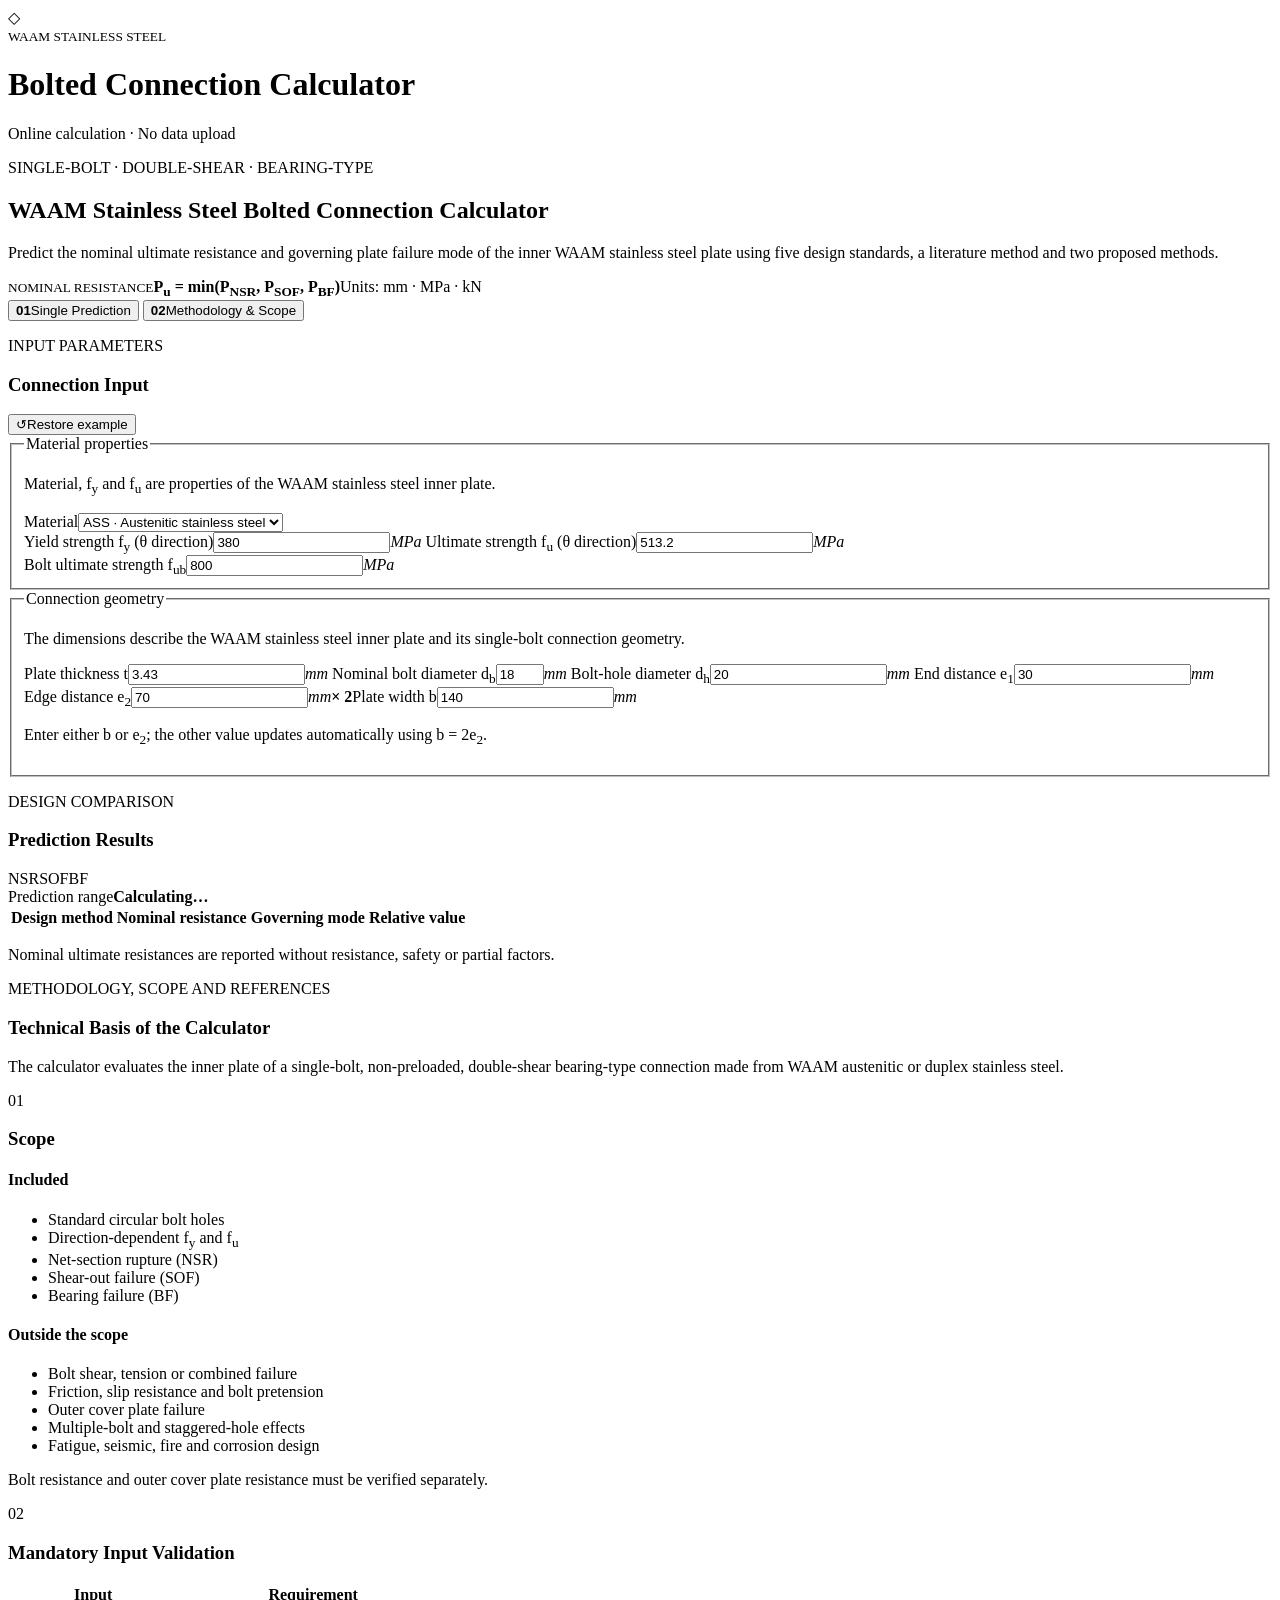
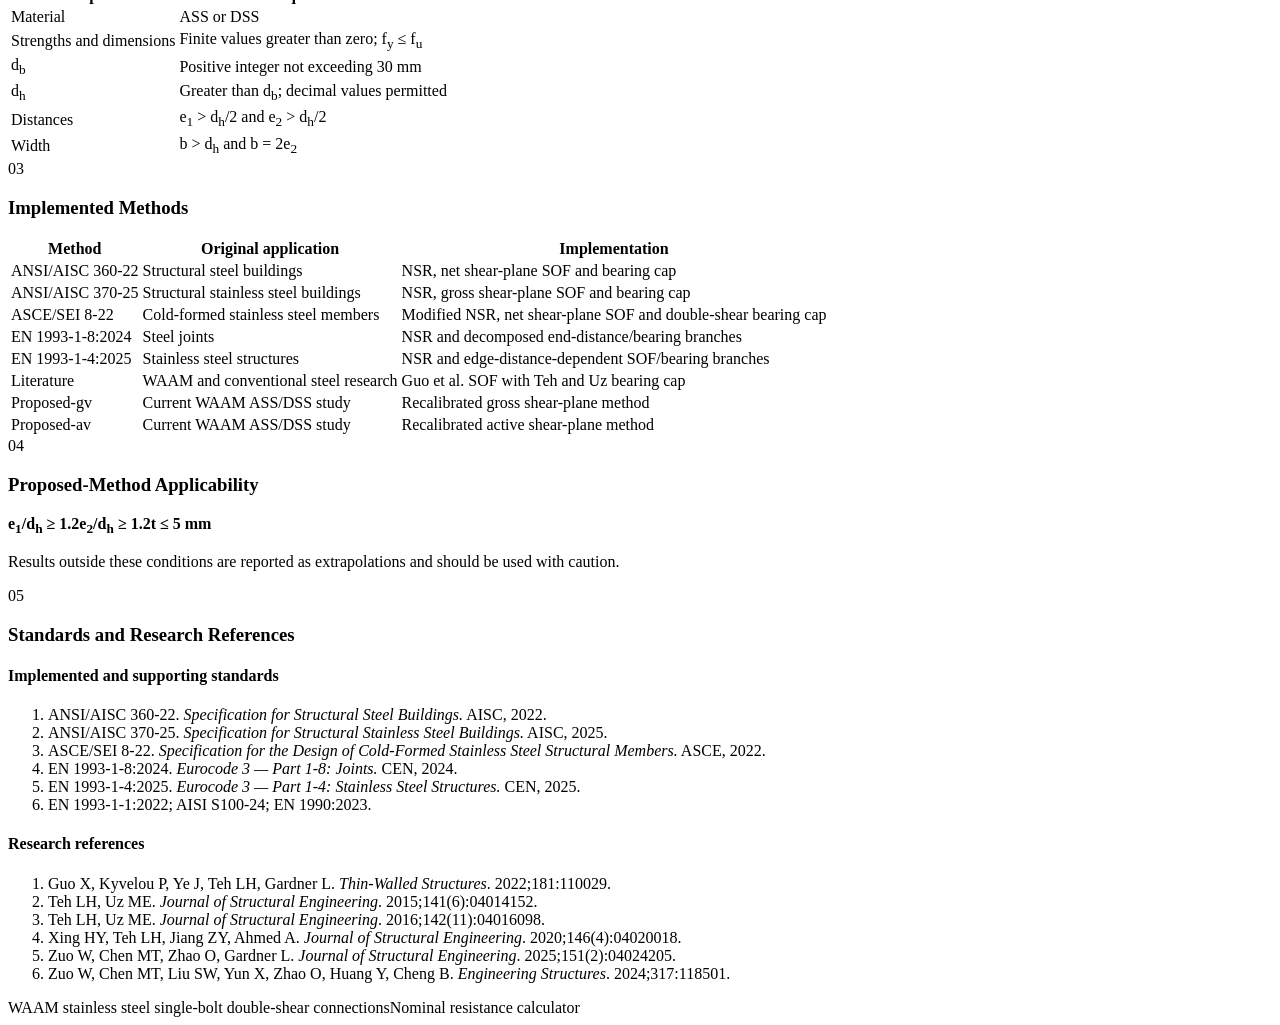
==== index.html @ 9336b585 "Clarify inner-plate inputs and streamline guidance" ====
<!doctype html>
<html lang="en">
<head>
  <meta charset="UTF-8">
  <meta name="viewport" content="width=device-width,initial-scale=1">
  <meta name="description" content="Online nominal resistance calculator for WAAM stainless steel double-shear bolted connections">
  <title>WAAM Stainless Steel Bolted Connection Calculator</title>
  <link rel="stylesheet" href="styles.css">
</head>
<body>
<header class="site-header">
  <div class="brand"><span class="brand-mark">◇</span><div><small>WAAM STAINLESS STEEL</small><h1>Bolted Connection Calculator</h1></div></div>
  <div class="online-status"><i></i>Online calculation · No data upload</div>
</header>
<main>
  <section class="hero">
    <div><p class="eyebrow">SINGLE-BOLT · DOUBLE-SHEAR · BEARING-TYPE</p><h2>WAAM Stainless Steel Bolted Connection Calculator</h2><p>Predict the nominal ultimate resistance and governing plate failure mode of the inner WAAM stainless steel plate using five design standards, a literature method and two proposed methods.</p></div>
    <aside><small>NOMINAL RESISTANCE</small><strong>P<sub>u</sub> = min(P<sub>NSR</sub>, P<sub>SOF</sub>, P<sub>BF</sub>)</strong><span>Units: mm · MPa · kN</span></aside>
  </section>
  <nav class="tabs" aria-label="Calculator sections">
    <button class="tab active" data-tab="single" type="button"><b>01</b>Single Prediction</button>
    <button class="tab" data-tab="methods" type="button"><b>02</b>Methodology &amp; Scope</button>
  </nav>

  <section class="tab-panel active" id="single-panel">
    <div class="calculator-grid">
      <aside class="card input-card">
        <header><div><p class="eyebrow">INPUT PARAMETERS</p><h3>Connection Input</h3></div><button id="reset-button" class="text-button" type="button"><span class="reset-icon" aria-hidden="true">↺</span><span>Restore example</span></button></header>
        <form id="calculator-form" novalidate>
          <fieldset><legend>Material properties</legend><p class="form-context">Material, f<sub>y</sub> and f<sub>u</sub> are properties of the WAAM stainless steel inner plate.</p>
            <label>Material<select name="Material"><option value="ASS">ASS · Austenitic stainless steel</option><option value="DSS">DSS · Duplex stainless steel</option></select></label>
            <div class="two-col">
              <label>Yield strength f<sub>y</sub> (θ direction)<span class="unit-input"><input name="fy_MPa_theta" type="number" min="0" step="any" value="380"><i>MPa</i></span></label>
              <label>Ultimate strength f<sub>u</sub> (θ direction)<span class="unit-input"><input name="fu_MPa_theta" type="number" min="0" step="any" value="513.2"><i>MPa</i></span></label>
            </div>
            <label>Bolt ultimate strength f<sub>ub</sub><span class="unit-input"><input name="fub_MPa" type="number" min="0" step="any" value="800"><i>MPa</i></span></label>
          </fieldset>
          <fieldset><legend>Connection geometry</legend><p class="form-context">The dimensions describe the WAAM stainless steel inner plate and its single-bolt connection geometry.</p>
            <div class="two-col">
              <label>Plate thickness t<span class="unit-input"><input name="t_mm" type="number" min="0" step="any" value="3.43"><i>mm</i></span></label>
              <label>Nominal bolt diameter d<sub>b</sub><span class="unit-input"><input name="db_mm" type="number" min="1" max="30" step="1" value="18"><i>mm</i></span></label>
              <label>Bolt-hole diameter d<sub>h</sub><span class="unit-input"><input name="dh_mm" type="number" min="0" step="any" value="20"><i>mm</i></span></label>
              <label>End distance e<sub>1</sub><span class="unit-input"><input name="e1_mm" type="number" min="0" step="any" value="30"><i>mm</i></span></label>
            </div>
            <div class="linked"><label>Edge distance e<sub>2</sub><span class="unit-input"><input id="e2-input" name="e2_mm" type="number" min="0" step="any" value="70"><i>mm</i></span></label><b>× 2</b><label>Plate width b<span class="unit-input"><input id="b-input" name="b_mm" type="number" min="0" step="any" value="140"><i>mm</i></span></label></div>
            <p class="note">Enter either b or e<sub>2</sub>; the other value updates automatically using b = 2e<sub>2</sub>.</p>
          </fieldset>
        </form>
        <div id="message-box" class="message-box" aria-live="polite"></div>
      </aside>

      <section class="card results-card">
        <header><div><p class="eyebrow">DESIGN COMPARISON</p><h3>Prediction Results</h3></div><div class="legend"><span class="nsr">NSR</span><span class="sof">SOF</span><span class="bf">BF</span></div></header>
        <div id="result-summary" class="summary skeleton"><span>Prediction range</span><strong>Calculating…</strong></div>
        <div class="table-scroll"><table><thead><tr><th>Design method</th><th>Nominal resistance</th><th>Governing mode</th><th>Relative value</th></tr></thead><tbody id="results-body"></tbody></table></div>
        <p class="result-note">Nominal ultimate resistances are reported without resistance, safety or partial factors.</p>
      </section>
    </div>
  </section>

  <section class="tab-panel" id="methods-panel">
    <article class="method-lead"><p class="eyebrow">METHODOLOGY, SCOPE AND REFERENCES</p><h3>Technical Basis of the Calculator</h3><p>The calculator evaluates the inner plate of a single-bolt, non-preloaded, double-shear bearing-type connection made from WAAM austenitic or duplex stainless steel.</p></article>
    <article class="method-section"><span>01</span><div><h3>Scope</h3><div class="scope-grid"><section><h4>Included</h4><ul><li>Standard circular bolt holes</li><li>Direction-dependent f<sub>y</sub> and f<sub>u</sub></li><li>Net-section rupture (NSR)</li><li>Shear-out failure (SOF)</li><li>Bearing failure (BF)</li></ul></section><section class="excluded"><h4>Outside the scope</h4><ul><li>Bolt shear, tension or combined failure</li><li>Friction, slip resistance and bolt pretension</li><li>Outer cover plate failure</li><li>Multiple-bolt and staggered-hole effects</li><li>Fatigue, seismic, fire and corrosion design</li></ul></section></div><p class="callout">Bolt resistance and outer cover plate resistance must be verified separately.</p></div></article>
    <article class="method-section"><span>02</span><div><h3>Mandatory Input Validation</h3><div class="table-scroll"><table class="technical-table"><thead><tr><th>Input</th><th>Requirement</th></tr></thead><tbody><tr><td>Material</td><td>ASS or DSS</td></tr><tr><td>Strengths and dimensions</td><td>Finite values greater than zero; f<sub>y</sub> ≤ f<sub>u</sub></td></tr><tr><td>d<sub>b</sub></td><td>Positive integer not exceeding 30 mm</td></tr><tr><td>d<sub>h</sub></td><td>Greater than d<sub>b</sub>; decimal values permitted</td></tr><tr><td>Distances</td><td>e<sub>1</sub> &gt; d<sub>h</sub>/2 and e<sub>2</sub> &gt; d<sub>h</sub>/2</td></tr><tr><td>Width</td><td>b &gt; d<sub>h</sub> and b = 2e<sub>2</sub></td></tr></tbody></table></div></div></article>
    <article class="method-section"><span>03</span><div><h3>Implemented Methods</h3><div class="table-scroll"><table class="technical-table wide"><thead><tr><th>Method</th><th>Original application</th><th>Implementation</th></tr></thead><tbody><tr><td>ANSI/AISC 360-22</td><td>Structural steel buildings</td><td>NSR, net shear-plane SOF and bearing cap</td></tr><tr><td>ANSI/AISC 370-25</td><td>Structural stainless steel buildings</td><td>NSR, gross shear-plane SOF and bearing cap</td></tr><tr><td>ASCE/SEI 8-22</td><td>Cold-formed stainless steel members</td><td>Modified NSR, net shear-plane SOF and double-shear bearing cap</td></tr><tr><td>EN 1993-1-8:2024</td><td>Steel joints</td><td>NSR and decomposed end-distance/bearing branches</td></tr><tr><td>EN 1993-1-4:2025</td><td>Stainless steel structures</td><td>NSR and edge-distance-dependent SOF/bearing branches</td></tr><tr><td>Literature</td><td>WAAM and conventional steel research</td><td>Guo et al. SOF with Teh and Uz bearing cap</td></tr><tr><td>Proposed-gv</td><td>Current WAAM ASS/DSS study</td><td>Recalibrated gross shear-plane method</td></tr><tr><td>Proposed-av</td><td>Current WAAM ASS/DSS study</td><td>Recalibrated active shear-plane method</td></tr></tbody></table></div></div></article>
    <article class="method-section"><span>04</span><div><h3>Proposed-Method Applicability</h3><div class="limits"><b>e<sub>1</sub>/d<sub>h</sub> ≥ 1.2</b><b>e<sub>2</sub>/d<sub>h</sub> ≥ 1.2</b><b>t ≤ 5 mm</b></div><p>Results outside these conditions are reported as extrapolations and should be used with caution.</p></div></article>
    <article class="method-section"><span>05</span><div><h3>Standards and Research References</h3><h4>Implemented and supporting standards</h4><ol class="references"><li>ANSI/AISC 360-22. <em>Specification for Structural Steel Buildings.</em> AISC, 2022.</li><li>ANSI/AISC 370-25. <em>Specification for Structural Stainless Steel Buildings.</em> AISC, 2025.</li><li>ASCE/SEI 8-22. <em>Specification for the Design of Cold-Formed Stainless Steel Structural Members.</em> ASCE, 2022.</li><li>EN 1993-1-8:2024. <em>Eurocode 3 — Part 1-8: Joints.</em> CEN, 2024.</li><li>EN 1993-1-4:2025. <em>Eurocode 3 — Part 1-4: Stainless Steel Structures.</em> CEN, 2025.</li><li>EN 1993-1-1:2022; AISI S100-24; EN 1990:2023.</li></ol><h4>Research references</h4><ol class="references"><li>Guo X, Kyvelou P, Ye J, Teh LH, Gardner L. <em>Thin-Walled Structures</em>. 2022;181:110029.</li><li>Teh LH, Uz ME. <em>Journal of Structural Engineering</em>. 2015;141(6):04014152.</li><li>Teh LH, Uz ME. <em>Journal of Structural Engineering</em>. 2016;142(11):04016098.</li><li>Xing HY, Teh LH, Jiang ZY, Ahmed A. <em>Journal of Structural Engineering</em>. 2020;146(4):04020018.</li><li>Zuo W, Chen MT, Zhao O, Gardner L. <em>Journal of Structural Engineering</em>. 2025;151(2):04024205.</li><li>Zuo W, Chen MT, Liu SW, Yun X, Zhao O, Huang Y, Cheng B. <em>Engineering Structures</em>. 2024;317:118501.</li></ol></div></article>
  </section>
</main>
<footer><span>WAAM stainless steel single-bolt double-shear connections</span><span>Nominal resistance calculator</span></footer>
<script src="calculator.js"></script><script src="app.js"></script>
</body>
</html>
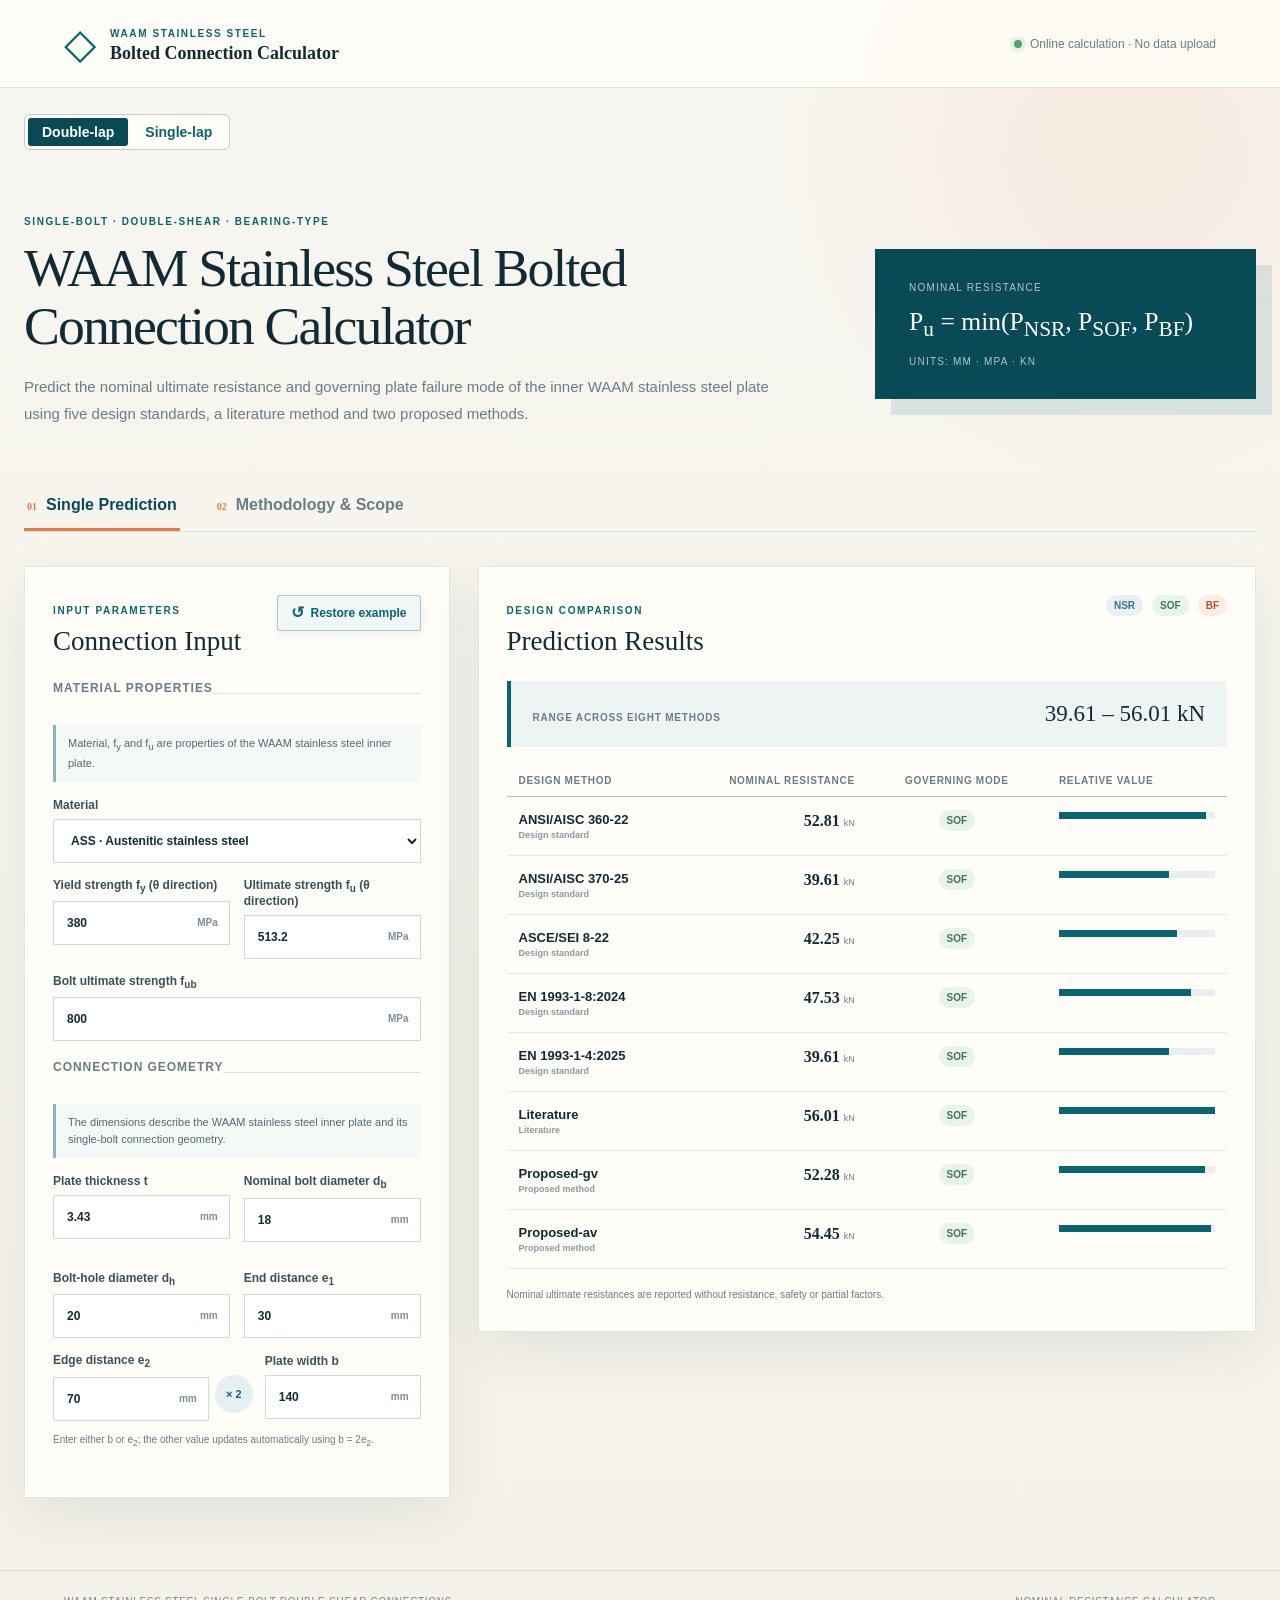
==== commit ec1559d4: "Add the WAAM stainless steel single-lap calculator" ====
--- a/index.html
+++ b/index.html
@@ -6,6 +6,7 @@
   <meta name="description" content="Online nominal resistance calculator for WAAM stainless steel double-shear bolted connections">
   <title>WAAM Stainless Steel Bolted Connection Calculator</title>
   <link rel="stylesheet" href="styles.css">
+  <link rel="stylesheet" href="connection-nav.css">
 </head>
 <body>
 <header class="site-header">
@@ -13,6 +14,10 @@
   <div class="online-status"><i></i>Online calculation · No data upload</div>
 </header>
 <main>
+  <nav class="lap-switcher" aria-label="Connection type">
+    <a href="./" aria-current="page">Double-lap</a>
+    <a href="single-lap/">Single-lap</a>
+  </nav>
   <section class="hero">
     <div><p class="eyebrow">SINGLE-BOLT · DOUBLE-SHEAR · BEARING-TYPE</p><h2>WAAM Stainless Steel Bolted Connection Calculator</h2><p>Predict the nominal ultimate resistance and governing plate failure mode of the inner WAAM stainless steel plate using five design standards, a literature method and two proposed methods.</p></div>
     <aside><small>NOMINAL RESISTANCE</small><strong>P<sub>u</sub> = min(P<sub>NSR</sub>, P<sub>SOF</sub>, P<sub>BF</sub>)</strong><span>Units: mm · MPa · kN</span></aside>
--- a/styles.css
+++ b/styles.css
@@ -0,0 +1 @@
+:root{--ink:#102b36;--muted:#687d85;--teal:#0b6471;--dark:#084b56;--orange:#e57b43;--paper:#f4f1ea;--surface:#fffdf8;--line:#d8e3e7;--green:#4d8061;--blue:#447a9c;--shadow:0 16px 50px rgba(14,47,57,.08)}*{box-sizing:border-box}body{margin:0;color:var(--ink);background:radial-gradient(circle at 88% 8%,rgba(229,123,67,.09),transparent 22rem),linear-gradient(#f8f6f0,var(--paper));font-family:Inter,"Segoe UI",Arial,sans-serif;min-height:100vh}button,input,select{font:inherit}.site-header{height:88px;display:flex;align-items:center;justify-content:space-between;padding:0 clamp(24px,5vw,78px);border-bottom:1px solid rgba(16,43,54,.12);background:rgba(255,253,248,.88)}.brand{display:flex;align-items:center;gap:14px}.brand-mark{font-size:42px;color:var(--teal);line-height:1}.brand small,.eyebrow{color:var(--teal);font-size:10px;font-weight:800;letter-spacing:.16em}.brand h1{margin:2px 0 0;font:650 18px Georgia,serif}.online-status{display:flex;align-items:center;gap:8px;color:var(--muted);font-size:12px}.online-status i{width:8px;height:8px;border-radius:50%;background:#50a56d;box-shadow:0 0 0 4px rgba(80,165,109,.12)}main{width:min(1460px,calc(100% - 48px));margin:auto}.hero{min-height:290px;display:grid;grid-template-columns:1.35fr .65fr;align-items:center;gap:60px;padding:56px 0 38px}.hero h2{max-width:850px;margin:12px 0 18px;font:500 clamp(34px,4.2vw,62px)/1.08 Georgia,serif;letter-spacing:-.035em}.hero>div>p:last-child{max-width:760px;color:var(--muted);font-size:15px;line-height:1.8}.hero aside{display:flex;min-height:150px;flex-direction:column;justify-content:center;padding:28px 34px;background:var(--dark);color:#fff;box-shadow:16px 16px 0 rgba(11,100,113,.12)}.hero aside small,.hero aside span{opacity:.68;font-size:10px;letter-spacing:.12em;text-transform:uppercase}.hero aside strong{margin:14px 0;font:500 clamp(20px,2vw,28px) Georgia,serif}.tabs{display:flex;gap:34px;border-bottom:1px solid var(--line)}.tab{padding:16px 3px 14px;border:0;border-bottom:3px solid transparent;background:transparent;color:var(--muted);font-weight:700;cursor:pointer}.tab b{margin-right:9px;color:var(--orange);font:700 10px Georgia,serif}.tab.active{color:var(--dark);border-color:var(--orange)}.tab-panel{display:none;padding:34px 0 72px}.tab-panel.active{display:block}.calculator-grid{display:grid;grid-template-columns:minmax(390px,.82fr) minmax(620px,1.5fr);gap:28px;align-items:start}.card,.method-section,.method-lead{min-width:0;background:var(--surface);border:1px solid rgba(16,43,54,.11);box-shadow:var(--shadow)}.card{padding:28px}.card>header{display:flex;justify-content:space-between;align-items:start;gap:18px;margin-bottom:24px}.card h3,.method-lead h3,.method-section h3{margin:6px 0 0;font:500 27px Georgia,serif}.text-button{display:inline-flex;align-items:center;gap:7px;padding:9px 13px;border:1px solid rgba(11,100,113,.32);border-radius:3px;background:#f0f7f6;color:var(--teal);box-shadow:0 3px 10px rgba(11,100,113,.08);font-size:12px;font-weight:700;cursor:pointer;transition:transform .16s ease,background .16s ease,border-color .16s ease,box-shadow .16s ease}.text-button:hover{transform:translateY(-1px);border-color:var(--teal);background:#e5f1ef;box-shadow:0 5px 14px rgba(11,100,113,.14)}.text-button:active{transform:translateY(0);box-shadow:none}.text-button:focus-visible{outline:3px solid rgba(11,100,113,.18);outline-offset:2px}.reset-icon{display:inline-block;font-size:16px;line-height:1;transition:transform .25s ease}.text-button:hover .reset-icon{transform:rotate(-35deg)}fieldset{margin:0;padding:20px 0 4px;border:0;border-top:1px solid var(--line)}legend{padding:0 0 10px;color:var(--muted);font-size:12px;font-weight:700;letter-spacing:.08em;text-transform:uppercase}.form-context{margin:0 0 16px;padding:10px 12px;border-left:3px solid rgba(11,100,113,.45);background:#f4f8f7;color:#526b74;font-size:11px;line-height:1.55}label{display:block;margin-bottom:15px;color:#38515b;font-size:12px;font-weight:650}input,select{width:100%;height:44px;margin-top:7px;padding:0 13px;border:1px solid #cddadd;background:#fff;color:var(--ink);outline:0}input:focus,select:focus{border-color:var(--teal);box-shadow:0 0 0 3px rgba(11,100,113,.09)}.two-col{display:grid;grid-template-columns:1fr 1fr;gap:14px}.unit-input{position:relative;display:block}.unit-input input{padding-right:50px}.unit-input i{position:absolute;right:12px;top:23px;color:#78909a;font-size:10px;font-style:normal}.linked{display:grid;grid-template-columns:1fr 44px 1fr;align-items:center;gap:6px}.linked>b{display:grid;place-items:center;width:38px;height:38px;border-radius:50%;background:#e6f0f1;color:var(--teal);font-size:11px}.note,.result-note{margin:-4px 0 15px;color:var(--muted);font-size:10px;line-height:1.55}.message-box{display:none;margin-top:14px;padding:12px 14px;border-left:3px solid;font-size:12px;line-height:1.55}.message-box.show{display:block}.message-box.error{color:#8d3d2c;background:#fff1ec;border-color:#c75b3c}.message-box.warning{color:#775526;background:#fff7df;border-color:#d49a38}.summary{display:flex;justify-content:space-between;align-items:baseline;margin-bottom:18px;padding:20px 22px;border-left:4px solid var(--teal);background:#edf4f3}.summary span{color:var(--muted);font-size:10px;font-weight:700;letter-spacing:.08em;text-transform:uppercase}.summary strong{font:500 23px Georgia,serif}.legend{display:flex;gap:9px}.legend span,.mode-badge{padding:5px 8px;border-radius:20px;font-size:10px;font-weight:800}.nsr{background:#e9f0f5;color:#3f718e}.sof{background:#e8f3eb;color:#3f7554}.bf{background:#fbece4;color:#ad5933}.table-scroll{width:100%;max-width:100%;overflow-x:auto}table{width:100%;border-collapse:collapse}.results-card table{min-width:660px;table-layout:fixed}th{padding:10px 12px;border-bottom:1px solid #afc0c6;color:var(--muted);font-size:10px;text-align:left;text-transform:uppercase;letter-spacing:.07em}td{padding:15px 12px;border-bottom:1px solid #e4ebed;font-size:13px;vertical-align:top}.results-card th:nth-child(2),.results-card td:nth-child(2){text-align:right}.results-card th:nth-child(3),.results-card td:nth-child(3){text-align:center}.method-name{font-weight:700}.method-name small{display:block;margin-top:3px;color:#8b9ba1;font-size:9px}.resistance{font:600 16px Georgia,serif}.resistance small{color:var(--muted);font:500 9px Arial}.bar-track{height:7px;background:#e9eeee}.bar-fill{height:100%;min-width:2px;background:var(--teal)}.result-note{margin:18px 0 0}.method-lead{padding:38px;background:var(--dark);color:#fff}.method-lead .eyebrow{color:#f0a274}.method-lead h3{font-size:38px}.method-lead p:last-child{max-width:900px;color:rgba(255,255,255,.72);line-height:1.8}.method-section{display:grid;grid-template-columns:72px 1fr;margin-top:20px}.method-section>span{padding-top:32px;border-right:1px solid var(--line);color:var(--orange);font:700 12px Georgia,serif;text-align:center}.method-section>div{min-width:0;padding:32px 36px 36px}.method-section p{color:var(--muted);font-size:13px;line-height:1.75}.scope-grid{display:grid;grid-template-columns:1fr 1fr;gap:16px;margin-top:22px}.scope-grid section{padding:20px 23px;border-top:3px solid var(--green);background:#f6f7f3}.scope-grid section.excluded{border-color:var(--orange)}.scope-grid h4,.method-section h4{margin:0 0 12px;color:var(--dark);font-size:12px;letter-spacing:.07em;text-transform:uppercase}.scope-grid ul{margin:0;padding-left:18px;color:var(--muted);font-size:12px;line-height:1.8}.callout{padding:14px 18px;border-left:4px solid var(--orange);background:#fff4ec;color:#754d36!important;font-weight:700}.technical-table{min-width:620px;margin-top:18px}.technical-table th{background:#e9f0ef}.technical-table td:first-child{font-weight:700;color:var(--ink)}.technical-table.wide{min-width:850px}.limits{display:grid;grid-template-columns:repeat(3,1fr);gap:12px;margin-top:22px}.limits b{padding:17px;border-left:3px solid var(--teal);background:#edf3f2;color:var(--dark);font:600 17px Georgia,serif;text-align:center}.references{color:#566b73;font-size:12px;line-height:1.7}.references li{padding:5px 0}footer{display:flex;justify-content:space-between;padding:25px clamp(24px,5vw,78px);border-top:1px solid rgba(16,43,54,.12);color:#75888f;font-size:10px;letter-spacing:.07em;text-transform:uppercase}@media(max-width:1050px){.hero,.calculator-grid{grid-template-columns:1fr}.hero{gap:28px}.hero aside{max-width:580px}.scope-grid{grid-template-columns:1fr}}@media(max-width:680px){.site-header{height:auto;padding:18px 20px}.online-status{display:none}main{width:calc(100% - 28px)}.hero{min-height:auto;padding-top:38px}.hero h2{font-size:34px}.tabs{gap:10px}.tab{font-size:12px}.card{padding:21px}.two-col{grid-template-columns:1fr;gap:0}.linked{grid-template-columns:1fr}.linked>b{margin:-8px auto 6px;transform:rotate(90deg)}.legend{display:none}.summary{display:block}.summary strong{display:block;margin-top:8px}.method-lead{padding:27px 23px}.method-lead h3{font-size:29px}.method-section{grid-template-columns:1fr}.method-section>span{padding:15px 22px 0;border:0;text-align:left}.method-section>div{padding:20px 22px 27px}.limits{grid-template-columns:1fr}footer{flex-direction:column;gap:8px}}
--- a/connection-nav.css
+++ b/connection-nav.css
@@ -0,0 +1,27 @@
+.lap-switcher {
+  display: inline-flex;
+  flex-wrap: wrap;
+  gap: 3px;
+  margin-top: 26px;
+  padding: 3px;
+  border: 1px solid #bdcfd4;
+  border-radius: 6px;
+  background: #fffdf8;
+}
+
+.lap-switcher a {
+  padding: 6px 14px;
+  border-radius: 3px;
+  color: #0b6471;
+  font-size: .875rem;
+  font-weight: 670;
+  text-decoration: none;
+}
+
+.lap-switcher a:hover { background: #e4efee; }
+.lap-switcher a:focus-visible { outline: 2px solid #0b6471; outline-offset: 2px; }
+.lap-switcher a[aria-current="page"] { background: #084b56; color: #fff; }
+
+@media (max-width: 420px) {
+  .lap-switcher { margin-top: 20px; }
+}
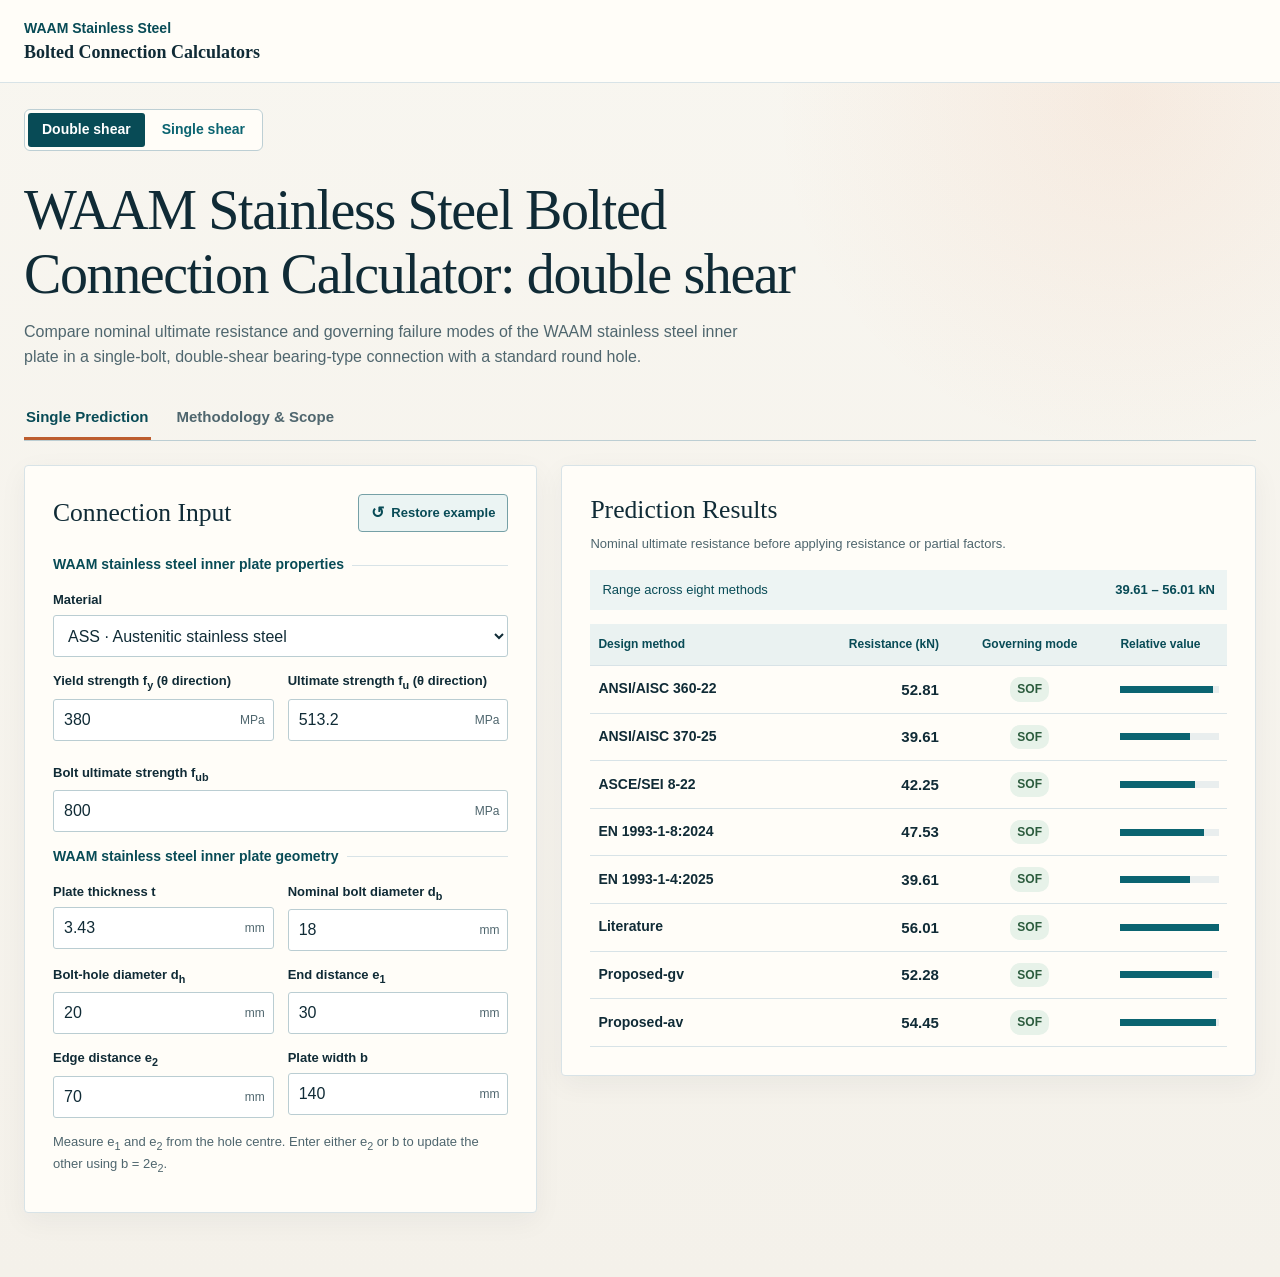
==== commit c8e02344: "Unify single and double shear calculator titles and layout" ====
--- a/index.html
+++ b/index.html
@@ -1,78 +1,157 @@
 <!doctype html>
 <html lang="en">
 <head>
-  <meta charset="UTF-8">
-  <meta name="viewport" content="width=device-width,initial-scale=1">
-  <meta name="description" content="Online nominal resistance calculator for WAAM stainless steel double-shear bolted connections">
-  <title>WAAM Stainless Steel Bolted Connection Calculator</title>
-  <link rel="stylesheet" href="styles.css">
-  <link rel="stylesheet" href="connection-nav.css">
+  <meta charset="utf-8">
+  <meta name="viewport" content="width=device-width, initial-scale=1">
+  <meta name="description" content="Compare nominal ultimate resistance and governing plate failure modes for WAAM stainless steel double-shear bolted connections.">
+  <title>WAAM Stainless Steel Bolted Connection Calculator: double shear</title>
+  <link rel="stylesheet" href="calculator-ui.css">
+  <script src="calculator.js" defer></script>
+  <script src="calculator-tabs.js" defer></script>
+  <script src="app.js?v=2" defer></script>
 </head>
 <body>
-<header class="site-header">
-  <div class="brand"><span class="brand-mark">◇</span><div><small>WAAM STAINLESS STEEL</small><h1>Bolted Connection Calculator</h1></div></div>
-  <div class="online-status"><i></i>Online calculation · No data upload</div>
-</header>
-<main>
-  <nav class="lap-switcher" aria-label="Connection type">
-    <a href="./" aria-current="page">Double-lap</a>
-    <a href="single-lap/">Single-lap</a>
-  </nav>
-  <section class="hero">
-    <div><p class="eyebrow">SINGLE-BOLT · DOUBLE-SHEAR · BEARING-TYPE</p><h2>WAAM Stainless Steel Bolted Connection Calculator</h2><p>Predict the nominal ultimate resistance and governing plate failure mode of the inner WAAM stainless steel plate using five design standards, a literature method and two proposed methods.</p></div>
-    <aside><small>NOMINAL RESISTANCE</small><strong>P<sub>u</sub> = min(P<sub>NSR</sub>, P<sub>SOF</sub>, P<sub>BF</sub>)</strong><span>Units: mm · MPa · kN</span></aside>
-  </section>
-  <nav class="tabs" aria-label="Calculator sections">
-    <button class="tab active" data-tab="single" type="button"><b>01</b>Single Prediction</button>
-    <button class="tab" data-tab="methods" type="button"><b>02</b>Methodology &amp; Scope</button>
-  </nav>
+  <header class="calculator-banner">
+    <p class="calculator-brand calculator-width">WAAM Stainless Steel <span>Bolted Connection Calculators</span></p>
+  </header>
 
-  <section class="tab-panel active" id="single-panel">
-    <div class="calculator-grid">
-      <aside class="card input-card">
-        <header><div><p class="eyebrow">INPUT PARAMETERS</p><h3>Connection Input</h3></div><button id="reset-button" class="text-button" type="button"><span class="reset-icon" aria-hidden="true">↺</span><span>Restore example</span></button></header>
-        <form id="calculator-form" novalidate>
-          <fieldset><legend>Material properties</legend><p class="form-context">Material, f<sub>y</sub> and f<sub>u</sub> are properties of the WAAM stainless steel inner plate.</p>
-            <label>Material<select name="Material"><option value="ASS">ASS · Austenitic stainless steel</option><option value="DSS">DSS · Duplex stainless steel</option></select></label>
-            <div class="two-col">
-              <label>Yield strength f<sub>y</sub> (θ direction)<span class="unit-input"><input name="fy_MPa_theta" type="number" min="0" step="any" value="380"><i>MPa</i></span></label>
-              <label>Ultimate strength f<sub>u</sub> (θ direction)<span class="unit-input"><input name="fu_MPa_theta" type="number" min="0" step="any" value="513.2"><i>MPa</i></span></label>
-            </div>
-            <label>Bolt ultimate strength f<sub>ub</sub><span class="unit-input"><input name="fub_MPa" type="number" min="0" step="any" value="800"><i>MPa</i></span></label>
-          </fieldset>
-          <fieldset><legend>Connection geometry</legend><p class="form-context">The dimensions describe the WAAM stainless steel inner plate and its single-bolt connection geometry.</p>
-            <div class="two-col">
-              <label>Plate thickness t<span class="unit-input"><input name="t_mm" type="number" min="0" step="any" value="3.43"><i>mm</i></span></label>
-              <label>Nominal bolt diameter d<sub>b</sub><span class="unit-input"><input name="db_mm" type="number" min="1" max="30" step="1" value="18"><i>mm</i></span></label>
-              <label>Bolt-hole diameter d<sub>h</sub><span class="unit-input"><input name="dh_mm" type="number" min="0" step="any" value="20"><i>mm</i></span></label>
-              <label>End distance e<sub>1</sub><span class="unit-input"><input name="e1_mm" type="number" min="0" step="any" value="30"><i>mm</i></span></label>
-            </div>
-            <div class="linked"><label>Edge distance e<sub>2</sub><span class="unit-input"><input id="e2-input" name="e2_mm" type="number" min="0" step="any" value="70"><i>mm</i></span></label><b>× 2</b><label>Plate width b<span class="unit-input"><input id="b-input" name="b_mm" type="number" min="0" step="any" value="140"><i>mm</i></span></label></div>
-            <p class="note">Enter either b or e<sub>2</sub>; the other value updates automatically using b = 2e<sub>2</sub>.</p>
-          </fieldset>
-        </form>
-        <div id="message-box" class="message-box" aria-live="polite"></div>
-      </aside>
+  <main class="calculator-width">
+    <nav class="lap-switcher" aria-label="Connection type">
+      <a href="./" aria-current="page">Double shear</a>
+      <a href="single-lap/">Single shear</a>
+    </nav>
 
-      <section class="card results-card">
-        <header><div><p class="eyebrow">DESIGN COMPARISON</p><h3>Prediction Results</h3></div><div class="legend"><span class="nsr">NSR</span><span class="sof">SOF</span><span class="bf">BF</span></div></header>
-        <div id="result-summary" class="summary skeleton"><span>Prediction range</span><strong>Calculating…</strong></div>
-        <div class="table-scroll"><table><thead><tr><th>Design method</th><th>Nominal resistance</th><th>Governing mode</th><th>Relative value</th></tr></thead><tbody id="results-body"></tbody></table></div>
-        <p class="result-note">Nominal ultimate resistances are reported without resistance, safety or partial factors.</p>
+    <div class="calculator-intro">
+      <h1 class="calculator-title">WAAM Stainless Steel Bolted Connection Calculator: double shear</h1>
+      <p>Compare nominal ultimate resistance and governing failure modes of the WAAM stainless steel inner plate in a single-bolt, double-shear bearing-type connection with a standard round hole.</p>
+    </div>
+
+    <div class="calculator-tabs" role="tablist" aria-label="Calculator sections">
+      <button id="prediction-tab" type="button" role="tab" aria-selected="true" aria-controls="prediction">Single Prediction</button>
+      <button id="methodology-tab" type="button" role="tab" aria-selected="false" aria-controls="methodology" tabindex="-1">Methodology &amp; Scope</button>
+    </div>
+
+    <section id="prediction" class="calculator-layout calculator-tab-panel" role="tabpanel" aria-labelledby="prediction-tab" tabindex="0">
+      <form id="calculator-form" class="calculator-panel" novalidate>
+        <div class="calculator-card-heading">
+          <h2 class="calculator-card-title">Connection Input</h2>
+          <button id="reset-button" class="calculator-reset" type="button">
+            <span class="reset-icon" aria-hidden="true">↺</span><span>Restore example</span>
+          </button>
+        </div>
+
+        <fieldset>
+          <legend>WAAM stainless steel inner plate properties</legend>
+          <label>Material
+            <select name="Material">
+              <option value="ASS" selected>ASS · Austenitic stainless steel</option>
+              <option value="DSS">DSS · Duplex stainless steel</option>
+            </select>
+          </label>
+          <div class="field-pair">
+            <label>Yield strength f<sub>y</sub> (θ direction)
+              <span class="with-unit"><input name="fy_MPa_theta" type="number" min="0" step="any" value="380"><span>MPa</span></span>
+            </label>
+            <label>Ultimate strength f<sub>u</sub> (θ direction)
+              <span class="with-unit"><input name="fu_MPa_theta" type="number" min="0" step="any" value="513.2"><span>MPa</span></span>
+            </label>
+          </div>
+        </fieldset>
+
+        <label>Bolt ultimate strength f<sub>ub</sub>
+          <span class="with-unit"><input name="fub_MPa" type="number" min="0" step="any" value="800"><span>MPa</span></span>
+        </label>
+
+        <fieldset>
+          <legend>WAAM stainless steel inner plate geometry</legend>
+          <div class="field-pair">
+            <label>Plate thickness t
+              <span class="with-unit"><input name="t_mm" type="number" min="0" step="any" value="3.43"><span>mm</span></span>
+            </label>
+            <label>Nominal bolt diameter d<sub>b</sub>
+              <span class="with-unit"><input name="db_mm" type="number" min="1" max="30" step="1" value="18"><span>mm</span></span>
+            </label>
+            <label>Bolt-hole diameter d<sub>h</sub>
+              <span class="with-unit"><input name="dh_mm" type="number" min="0" step="any" value="20"><span>mm</span></span>
+            </label>
+            <label>End distance e<sub>1</sub>
+              <span class="with-unit"><input name="e1_mm" type="number" min="0" step="any" value="30"><span>mm</span></span>
+            </label>
+            <label>Edge distance e<sub>2</sub>
+              <span class="with-unit"><input id="e2-input" name="e2_mm" type="number" min="0" step="any" value="70" aria-describedby="geometry-note"><span>mm</span></span>
+            </label>
+            <label>Plate width b
+              <span class="with-unit"><input id="b-input" name="b_mm" type="number" min="0" step="any" value="140" aria-describedby="geometry-note"><span>mm</span></span>
+            </label>
+          </div>
+          <p id="geometry-note" class="calculator-note geometry-note">Measure e<sub>1</sub> and e<sub>2</sub> from the hole centre. Enter either e<sub>2</sub> or b to update the other using b = 2e<sub>2</sub>.</p>
+        </fieldset>
+        <div id="message-box" class="input-message" role="status" aria-atomic="true"></div>
+        <noscript><p class="calculator-note">Enable JavaScript to run the calculator.</p></noscript>
+      </form>
+
+      <section class="calculator-panel" aria-labelledby="results-heading">
+        <h2 id="results-heading" class="calculator-card-title">Prediction Results</h2>
+        <p class="calculator-note">Nominal ultimate resistance before applying resistance or partial factors.</p>
+        <p id="results-placeholder" class="calculator-note">Waiting for valid inputs.</p>
+        <div id="result-summary" class="prediction-range" hidden>
+          <span>Range across eight methods</span>
+          <strong id="result-range"></strong>
+        </div>
+        <table id="result-table" class="calculator-result-table with-relative-values" aria-labelledby="results-heading" hidden>
+          <thead>
+            <tr><th scope="col">Design method</th><th scope="col">Resistance (kN)</th><th scope="col">Governing mode</th><th scope="col">Relative value</th></tr>
+          </thead>
+          <tbody id="results-body"></tbody>
+        </table>
       </section>
-    </div>
-  </section>
+    </section>
 
-  <section class="tab-panel" id="methods-panel">
-    <article class="method-lead"><p class="eyebrow">METHODOLOGY, SCOPE AND REFERENCES</p><h3>Technical Basis of the Calculator</h3><p>The calculator evaluates the inner plate of a single-bolt, non-preloaded, double-shear bearing-type connection made from WAAM austenitic or duplex stainless steel.</p></article>
-    <article class="method-section"><span>01</span><div><h3>Scope</h3><div class="scope-grid"><section><h4>Included</h4><ul><li>Standard circular bolt holes</li><li>Direction-dependent f<sub>y</sub> and f<sub>u</sub></li><li>Net-section rupture (NSR)</li><li>Shear-out failure (SOF)</li><li>Bearing failure (BF)</li></ul></section><section class="excluded"><h4>Outside the scope</h4><ul><li>Bolt shear, tension or combined failure</li><li>Friction, slip resistance and bolt pretension</li><li>Outer cover plate failure</li><li>Multiple-bolt and staggered-hole effects</li><li>Fatigue, seismic, fire and corrosion design</li></ul></section></div><p class="callout">Bolt resistance and outer cover plate resistance must be verified separately.</p></div></article>
-    <article class="method-section"><span>02</span><div><h3>Mandatory Input Validation</h3><div class="table-scroll"><table class="technical-table"><thead><tr><th>Input</th><th>Requirement</th></tr></thead><tbody><tr><td>Material</td><td>ASS or DSS</td></tr><tr><td>Strengths and dimensions</td><td>Finite values greater than zero; f<sub>y</sub> ≤ f<sub>u</sub></td></tr><tr><td>d<sub>b</sub></td><td>Positive integer not exceeding 30 mm</td></tr><tr><td>d<sub>h</sub></td><td>Greater than d<sub>b</sub>; decimal values permitted</td></tr><tr><td>Distances</td><td>e<sub>1</sub> &gt; d<sub>h</sub>/2 and e<sub>2</sub> &gt; d<sub>h</sub>/2</td></tr><tr><td>Width</td><td>b &gt; d<sub>h</sub> and b = 2e<sub>2</sub></td></tr></tbody></table></div></div></article>
-    <article class="method-section"><span>03</span><div><h3>Implemented Methods</h3><div class="table-scroll"><table class="technical-table wide"><thead><tr><th>Method</th><th>Original application</th><th>Implementation</th></tr></thead><tbody><tr><td>ANSI/AISC 360-22</td><td>Structural steel buildings</td><td>NSR, net shear-plane SOF and bearing cap</td></tr><tr><td>ANSI/AISC 370-25</td><td>Structural stainless steel buildings</td><td>NSR, gross shear-plane SOF and bearing cap</td></tr><tr><td>ASCE/SEI 8-22</td><td>Cold-formed stainless steel members</td><td>Modified NSR, net shear-plane SOF and double-shear bearing cap</td></tr><tr><td>EN 1993-1-8:2024</td><td>Steel joints</td><td>NSR and decomposed end-distance/bearing branches</td></tr><tr><td>EN 1993-1-4:2025</td><td>Stainless steel structures</td><td>NSR and edge-distance-dependent SOF/bearing branches</td></tr><tr><td>Literature</td><td>WAAM and conventional steel research</td><td>Guo et al. SOF with Teh and Uz bearing cap</td></tr><tr><td>Proposed-gv</td><td>Current WAAM ASS/DSS study</td><td>Recalibrated gross shear-plane method</td></tr><tr><td>Proposed-av</td><td>Current WAAM ASS/DSS study</td><td>Recalibrated active shear-plane method</td></tr></tbody></table></div></div></article>
-    <article class="method-section"><span>04</span><div><h3>Proposed-Method Applicability</h3><div class="limits"><b>e<sub>1</sub>/d<sub>h</sub> ≥ 1.2</b><b>e<sub>2</sub>/d<sub>h</sub> ≥ 1.2</b><b>t ≤ 5 mm</b></div><p>Results outside these conditions are reported as extrapolations and should be used with caution.</p></div></article>
-    <article class="method-section"><span>05</span><div><h3>Standards and Research References</h3><h4>Implemented and supporting standards</h4><ol class="references"><li>ANSI/AISC 360-22. <em>Specification for Structural Steel Buildings.</em> AISC, 2022.</li><li>ANSI/AISC 370-25. <em>Specification for Structural Stainless Steel Buildings.</em> AISC, 2025.</li><li>ASCE/SEI 8-22. <em>Specification for the Design of Cold-Formed Stainless Steel Structural Members.</em> ASCE, 2022.</li><li>EN 1993-1-8:2024. <em>Eurocode 3 — Part 1-8: Joints.</em> CEN, 2024.</li><li>EN 1993-1-4:2025. <em>Eurocode 3 — Part 1-4: Stainless Steel Structures.</em> CEN, 2025.</li><li>EN 1993-1-1:2022; AISI S100-24; EN 1990:2023.</li></ol><h4>Research references</h4><ol class="references"><li>Guo X, Kyvelou P, Ye J, Teh LH, Gardner L. <em>Thin-Walled Structures</em>. 2022;181:110029.</li><li>Teh LH, Uz ME. <em>Journal of Structural Engineering</em>. 2015;141(6):04014152.</li><li>Teh LH, Uz ME. <em>Journal of Structural Engineering</em>. 2016;142(11):04016098.</li><li>Xing HY, Teh LH, Jiang ZY, Ahmed A. <em>Journal of Structural Engineering</em>. 2020;146(4):04020018.</li><li>Zuo W, Chen MT, Zhao O, Gardner L. <em>Journal of Structural Engineering</em>. 2025;151(2):04024205.</li><li>Zuo W, Chen MT, Liu SW, Yun X, Zhao O, Huang Y, Cheng B. <em>Engineering Structures</em>. 2024;317:118501.</li></ol></div></article>
-  </section>
-</main>
-<footer><span>WAAM stainless steel single-bolt double-shear connections</span><span>Nominal resistance calculator</span></footer>
-<script src="calculator.js"></script><script src="app.js"></script>
+    <section id="methodology" class="methodology calculator-tab-panel" role="tabpanel" aria-labelledby="methodology-tab" tabindex="0" hidden>
+      <article class="calculator-panel">
+        <h2 class="calculator-card-title">Scope and Input Limits</h2>
+        <p>The model evaluates the inner WAAM austenitic or duplex stainless steel plate in a non-preloaded, single-bolt, double-shear bearing-type connection with a standard circular hole. Bolt failure, frictional slip, bolt pretension and outer cover plate failure are outside the scope.</p>
+        <p>Use positive dimensions and plate strengths in the loading direction, with f<sub>y</sub> ≤ f<sub>u</sub>. Use a whole-number d<sub>b</sub> up to 30 mm. The hole diameter may include decimals and must satisfy the calculator's standard-hole clearance check. Both distances must exceed d<sub>h</sub>/2 and b = 2e<sub>2</sub>.</p>
+        <p>For the proposed methods, use e<sub>1</sub>/d<sub>h</sub> ≥ 1.2, e<sub>2</sub>/d<sub>h</sub> ≥ 1.2 and t ≤ 5 mm as recommended limits. Results outside these conditions are extrapolations.</p>
+      </article>
+
+      <article class="calculator-panel">
+        <h2 class="calculator-card-title">Governing Plate Resistance</h2>
+        <p>Each method reports the smallest of the net-section rupture (NSR), shear-out or end-distance-controlled (SOF), and bearing (BF) resistances.</p>
+      </article>
+
+      <article class="calculator-panel">
+        <h2 class="calculator-card-title">Design Methods</h2>
+        <dl class="method-list">
+          <div><dt>ANSI/AISC 360-22</dt><dd>Provisions for structural steel buildings. The comparison uses net-section rupture, the net shear plane and a bearing cap.</dd></div>
+          <div><dt>ANSI/AISC 370-25</dt><dd>Provisions for structural stainless steel buildings. The comparison uses net-section rupture, the gross shear plane and a bearing cap.</dd></div>
+          <div><dt>ASCE/SEI 8-22</dt><dd>Provisions for cold-formed stainless steel members. The comparison uses modified net-section rupture, the net shear plane and the double-shear bearing cap.</dd></div>
+          <div><dt>EN 1993-1-8:2024</dt><dd>Provisions for steel joints. The comparison uses net-section rupture and decomposes the bearing resistance into an end-distance branch and a bearing cap.</dd></div>
+          <div><dt>EN 1993-1-4:2025</dt><dd>Provisions for stainless steel structures. The comparison uses net-section rupture and edge-distance-dependent shear-out and bearing branches.</dd></div>
+          <div><dt>Literature</dt><dd>The comparison uses the shear-out expression of Guo et al. and the bearing cap of Teh and Uz.</dd></div>
+          <div><dt>Proposed-gv</dt><dd>Recalibrated gross shear-plane method for WAAM austenitic and duplex stainless steel.</dd></div>
+          <div><dt>Proposed-av</dt><dd>Recalibrated active shear-plane method for WAAM austenitic and duplex stainless steel.</dd></div>
+        </dl>
+      </article>
+
+      <article class="calculator-panel references">
+        <h2 class="calculator-card-title">Standards and Research References</h2>
+        <ul>
+          <li>ANSI/AISC 360-22. <cite>Specification for Structural Steel Buildings.</cite> AISC, 2022.</li>
+          <li>ANSI/AISC 370-25. <cite>Specification for Structural Stainless Steel Buildings.</cite> AISC, 2025.</li>
+          <li>ASCE/SEI 8-22. <cite>Specification for the Design of Cold-Formed Stainless Steel Structural Members.</cite> ASCE, 2022.</li>
+          <li>EN 1993-1-8:2024. <cite>Eurocode 3 — Part 1-8: Joints.</cite> CEN, 2024.</li>
+          <li>EN 1993-1-4:2025. <cite>Eurocode 3 — Part 1-4: Stainless Steel Structures.</cite> CEN, 2025.</li>
+          <li>Supporting standards: EN 1993-1-1:2022, AISI S100-24, and EN 1990:2023.</li>
+          <li>Guo X, Kyvelou P, Ye J, Teh LH, Gardner L. <cite>Thin-Walled Structures</cite> 181 (2022), 110029.</li>
+          <li>Teh LH, Uz ME. <cite>Journal of Structural Engineering</cite> 141(6) (2015), 04014152.</li>
+          <li>Teh LH, Uz ME. <cite>Journal of Structural Engineering</cite> 142(11) (2016), 04016098.</li>
+          <li>Xing HY, Teh LH, Jiang ZY, Ahmed A. <cite>Journal of Structural Engineering</cite> 146(4) (2020), 04020018.</li>
+          <li>Zuo W, Chen MT, Zhao O, Gardner L. <cite>Journal of Structural Engineering</cite> 151(2) (2025), 04024205.</li>
+          <li>Zuo W, Chen MT, Liu SW, Yun X, Zhao O, Huang Y, Cheng B. <cite>Engineering Structures</cite> 317 (2024), 118501.</li>
+        </ul>
+      </article>
+    </section>
+  </main>
 </body>
 </html>
--- a/calculator-ui.css
+++ b/calculator-ui.css
@@ -0,0 +1,338 @@
+:root {
+  color-scheme: light;
+  --ink: #102b36;
+  --teal: #0b6471;
+  --dark: #084b56;
+  --muted: #4f666e;
+  --line: #d8e3e7;
+  --surface: #fffdf8;
+  --font-sans: Inter, "Segoe UI", Arial, sans-serif;
+}
+
+* { box-sizing: border-box; }
+[hidden] { display: none !important; }
+
+body {
+  margin: 0;
+  min-height: 100vh;
+  background: radial-gradient(circle at 88% 8%, rgba(229, 123, 67, .09), transparent 22rem),
+    linear-gradient(#f8f6f0, #f4f1ea);
+  color: var(--ink);
+  font: 1rem/1.55 var(--font-sans);
+}
+
+button, input, select { font: inherit; }
+a { color: var(--teal); text-underline-offset: .2em; }
+
+:is(a, button, input, select, [tabindex]):focus-visible {
+  outline: 2px solid var(--teal);
+  outline-offset: 3px;
+}
+
+.calculator-width {
+  width: min(1232px, calc(100% - 40px));
+  margin-inline: auto;
+}
+
+.calculator-banner {
+  padding: 18px 0;
+  border-bottom: 1px solid var(--line);
+  background: var(--surface);
+}
+
+.calculator-brand {
+  margin-block: 0;
+  color: var(--dark);
+  font-size: .875rem;
+  font-weight: 700;
+  line-height: 1.55;
+}
+
+.calculator-brand span {
+  display: block;
+  color: var(--ink);
+  font: 600 1.125rem/1.35 Georgia, serif;
+}
+
+.lap-switcher {
+  display: inline-flex;
+  flex-wrap: wrap;
+  gap: 3px;
+  margin-top: 26px;
+  padding: 3px;
+  border: 1px solid #bdcfd4;
+  border-radius: 6px;
+  background: var(--surface);
+}
+
+.lap-switcher a {
+  padding: 6px 14px;
+  border-radius: 3px;
+  color: var(--teal);
+  font-size: .875rem;
+  font-weight: 670;
+  text-decoration: none;
+}
+
+.lap-switcher a:hover { background: #e4efee; }
+.lap-switcher a[aria-current="page"] { background: var(--dark); color: #fff; }
+
+.calculator-intro { padding: 28px 0 24px; }
+
+.calculator-intro .calculator-title {
+  max-width: 880px;
+  margin: 0;
+  color: var(--ink);
+  font: 500 clamp(2rem, 4.8vw, 3.5rem)/1.14 Georgia, serif;
+  letter-spacing: -.025em;
+}
+
+.calculator-intro p {
+  max-width: 750px;
+  margin: 14px 0 0;
+  color: var(--muted);
+  font-size: 1rem;
+  line-height: 1.55;
+}
+
+.calculator-tabs {
+  display: flex;
+  flex-wrap: wrap;
+  justify-content: flex-start;
+  gap: 0 24px;
+  border-bottom: 1px solid #bcced3;
+}
+
+.calculator-tabs button {
+  padding: 11px 2px 9px;
+  border: 0;
+  border-bottom: 3px solid transparent;
+  background: transparent;
+  color: var(--muted);
+  font-size: .9375rem;
+  font-weight: 680;
+  line-height: 1.55;
+  text-align: left;
+  cursor: pointer;
+}
+
+.calculator-tabs button:hover { color: var(--dark); }
+.calculator-tabs button[aria-selected="true"] {
+  border-bottom-color: #bd5d2e;
+  color: var(--dark);
+}
+
+.calculator-tab-panel { padding: 24px 0 64px; }
+
+.calculator-layout {
+  display: grid;
+  grid-template-columns: minmax(330px, .85fr) minmax(390px, 1.15fr);
+  align-items: start;
+  gap: 24px;
+}
+
+.calculator-panel {
+  min-width: 0;
+  padding: clamp(16px, 2.6vw, 28px);
+  border: 1px solid var(--line);
+  border-radius: 4px;
+  background: var(--surface);
+  box-shadow: 0 8px 28px rgba(14, 47, 57, .05);
+}
+
+.calculator-panel .calculator-card-heading {
+  display: flex;
+  flex-wrap: wrap;
+  align-items: center;
+  justify-content: space-between;
+  gap: 10px;
+  margin-bottom: 22px;
+}
+
+.calculator-panel .calculator-card-title {
+  margin: 0;
+  color: var(--ink);
+  font: 500 clamp(1.3rem, 2vw, 1.65rem)/1.25 Georgia, serif;
+}
+
+button.calculator-reset {
+  display: inline-flex;
+  align-items: center;
+  gap: 7px;
+  padding: 8px 12px;
+  border: 1px solid #75a0a6;
+  border-radius: 4px;
+  background: #ebf4f3;
+  color: var(--dark);
+  font-size: .8125rem;
+  font-weight: 700;
+  line-height: 1.55;
+  white-space: nowrap;
+  box-shadow: none;
+  cursor: pointer;
+  transition: background-color .15s, box-shadow .15s;
+}
+
+button.calculator-reset:hover { background: #d9eae8; box-shadow: 0 2px 6px rgba(8, 75, 86, .15); }
+button.calculator-reset:active { background: #c9dfdd; box-shadow: none; }
+.calculator-reset .reset-icon { display: inline-block; font-size: 1rem; line-height: 1; }
+
+.calculator-panel .calculator-note {
+  margin: 8px 0 16px;
+  color: var(--muted);
+  font-size: .8125rem;
+  line-height: 1.55;
+}
+
+.calculator-panel .geometry-note { margin: 0; }
+
+fieldset {
+  min-inline-size: 0;
+  margin: 0 0 8px;
+  padding: 14px 0 0;
+  border: 0;
+  border-top: 1px solid var(--line);
+}
+
+legend { padding: 0 8px 0 0; color: var(--dark); font-size: .875rem; font-weight: 700; }
+.field-pair { display: grid; grid-template-columns: repeat(2, minmax(0, 1fr)); gap: 0 14px; }
+label { display: block; margin-bottom: 14px; font-size: .8125rem; font-weight: 630; }
+
+input, select {
+  display: block;
+  width: 100%;
+  height: 42px;
+  margin-top: 5px;
+  padding: 0 10px;
+  border: 1px solid #bacdd2;
+  border-radius: 3px;
+  background: #fff;
+  color: var(--ink);
+  font-size: 1rem;
+  font-weight: 400;
+}
+
+.with-unit { position: relative; display: block; }
+.with-unit input { padding-right: 56px; }
+
+.with-unit > span {
+  position: absolute;
+  top: 50%;
+  right: 9px;
+  color: var(--muted);
+  font-size: .75rem;
+  font-weight: 500;
+  transform: translateY(-50%);
+  pointer-events: none;
+}
+
+.input-message {
+  margin-top: 10px;
+  padding: 10px 12px;
+  border-left: 3px solid #ab543b;
+  background: #fff0e9;
+  color: #7b3121;
+  font-size: .8125rem;
+}
+
+.input-message[data-kind="warning"] { border-color: #9a6a2b; background: #fff5db; color: #704b1d; }
+.input-message:empty { margin: 0; padding: 0; border: 0; }
+
+.calculator-result-table {
+  min-width: 0;
+  width: 100%;
+  border-collapse: collapse;
+  table-layout: fixed;
+}
+
+.calculator-result-table :is(th, td) {
+  padding: 11px 8px;
+  border-bottom: 1px solid var(--line);
+  vertical-align: middle;
+  overflow-wrap: anywhere;
+}
+
+.calculator-result-table th { text-align: left; }
+.calculator-result-table thead th {
+  background: #eaf2f1;
+  color: var(--dark);
+  font-size: .75rem;
+  letter-spacing: normal;
+  text-transform: none;
+}
+.calculator-result-table tbody :is(th, td) { font-size: .875rem; }
+.calculator-result-table :is(th, td):nth-child(2) { width: 25%; text-align: right; }
+.calculator-result-table :is(th, td):nth-child(3) { width: 26%; text-align: center; }
+.calculator-result-table.with-relative-values :is(th, td):nth-child(4) { width: 18%; }
+.calculator-result-table .resistance {
+  font: 680 .9375rem/1.55 Inter, "Segoe UI", Arial, sans-serif;
+  font-variant-numeric: tabular-nums;
+}
+.calculator-result-table .mode-badge {
+  display: inline-block;
+  min-width: 3.2em;
+  padding: 3px 6px;
+  border-radius: 10px;
+  font-size: .75rem;
+  font-weight: 750;
+  text-decoration: none;
+}
+.calculator-result-table .nsr { background: #e7f0f5; color: #265470; }
+.calculator-result-table .sof { background: #e7f2e9; color: #2b5b3d; }
+.calculator-result-table .bf { background: #f9e9e0; color: #843b20; }
+.scope-note {
+  display: block;
+  margin-top: 2px;
+  color: #79511f;
+  font-size: .75rem;
+  font-weight: 550;
+}
+
+.prediction-range {
+  display: flex;
+  flex-wrap: wrap;
+  justify-content: space-between;
+  align-items: baseline;
+  gap: 4px 16px;
+  margin: 0 0 14px;
+  padding: 10px 12px;
+  background: #edf4f3;
+  color: var(--dark);
+  font-size: .8125rem;
+}
+
+.bar-track { height: 7px; overflow: hidden; background: #e9eeee; }
+.bar-fill { display: block; height: 100%; background: var(--teal); }
+
+.methodology { display: grid; gap: 16px; }
+.methodology :is(p, dd), .references li { color: var(--muted); font-size: .9375rem; }
+.methodology p:last-child { margin-bottom: 0; }
+.method-list { margin: 12px 0 0; }
+.method-list div { padding: 12px 0; border-bottom: 1px solid var(--line); }
+.method-list div:last-child { padding-bottom: 0; border-bottom: 0; }
+.method-list dt { font-weight: 700; }
+.method-list dd { margin: 4px 0 0; }
+.references ul { margin: 12px 0 0; padding-inline-start: 1.25em; }
+.references li { overflow-wrap: anywhere; }
+.references li + li { margin-top: 8px; }
+
+@media (max-width: 820px) {
+  .calculator-layout { grid-template-columns: 1fr; }
+}
+
+@media (max-width: 550px) {
+  .calculator-result-table.with-relative-values :is(th, td):nth-child(4) { display: none; }
+}
+
+@media (max-width: 420px) {
+  .calculator-width { width: calc(100% - 28px); }
+  .lap-switcher { margin-top: 20px; }
+  .calculator-intro { padding-top: 22px; }
+  .calculator-tabs button { font-size: .875rem; }
+  .field-pair { grid-template-columns: 1fr; }
+  .calculator-result-table :is(th, td) { padding-inline: 5px; }
+}
+
+@media (prefers-reduced-motion: reduce) {
+  button.calculator-reset { transition: none; }
+}
